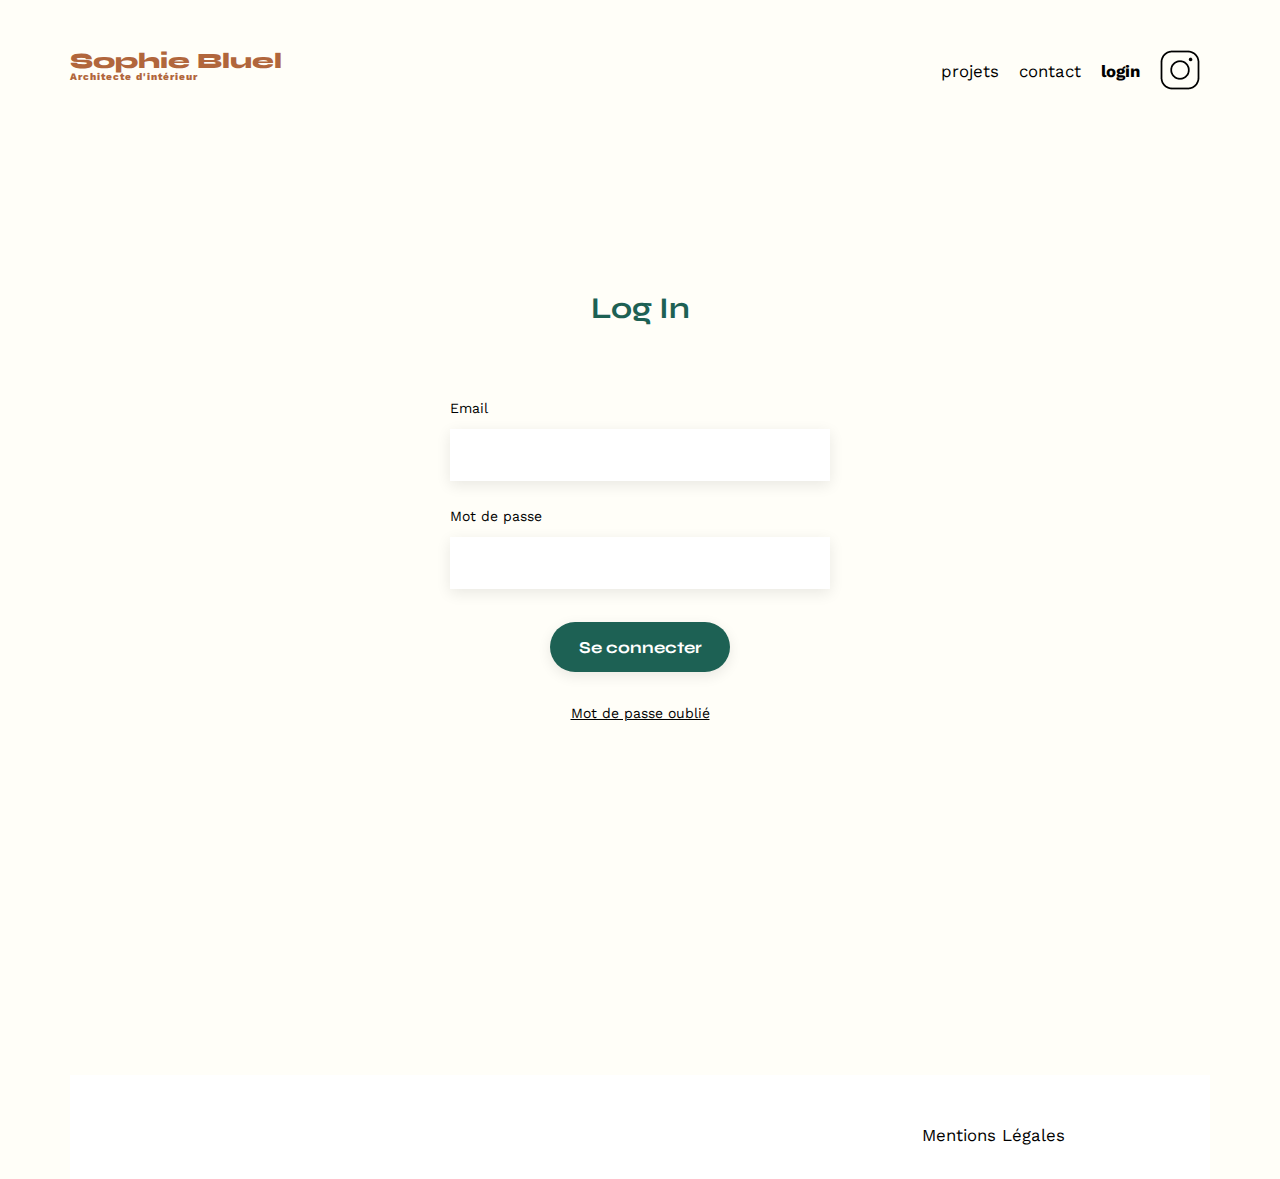
==== pages/login.html @ 48868b37 "Étape 2 : Codez la page de connexion" ====
<!DOCTYPE html>
<html lang="fr">
<head>
	<meta charset="UTF-8">
	<title>Login - Sophie Bluel - Architecte d'intérieur</title>
	<meta name="viewport" content="width=device-width, initial-scale=1.0">
	<link rel="preconnect" href="https://fonts.googleapis.com">
	<link rel="preconnect" href="https://fonts.gstatic.com" crossorigin>
	<link href="https://fonts.googleapis.com/css2?family=Syne:wght@700;800&family=Work+Sans&display=swap" rel="stylesheet">
	<meta name="description" content="">
	<link rel="stylesheet" href="../css/style.css">
</head>
<body>
<header>
	<a href="../index.html">
		<h1>Sophie Bluel <span>Architecte d'intérieur</span></h1>
	</a>
	<nav>
		<ul>
			<li>
				<a href="#portfolio">projets</a></li>
			<li>
				<a href="#contact">contact</a></li>
			<li>
				<a href="login.html" class="active" id="login__label">login</a></li>
			<li><img src="../assets/icons/instagram.png" alt="Instagram"></li>
		</ul>
	</nav>
</header>
<main>
	<section id="contact" class="section-login">
		<h2>Log In</h2>
		<form action="#" method="post" id="login-form__wrapper">
			<label for="email">Email</label>
			<input type="email" name="email" id="loginEmail" required>
			<label for="password">Mot de passe</label>
      <input type="password" id="loginPassword" name="password" required>
			<input type="submit" value="Se connecter">
		</form>
    <a href="#">Mot de passe oublié</a>
	</section>
</main>

<footer>
	<nav>
		<ul>
			<li>
				<a href="#">Mentions Légales</a></li>
		</ul>
	</nav>
</footer>

<!-- Entry point -->
<script src="../scripts/login.js"></script>

</body>
</html>
---- css/style.css ----
@charset "UTF-8";
/*
  ========================================
  $Reset
  ========================================
*/
/* http://meyerweb.com/eric/tools/css/reset/
   v2.0 | 20110126
   License: none (public domain)
*/
html, body, div, span, applet, object, iframe,
h1, h2, h3, h4, h5, h6, p, blockquote, pre,
a, abbr, acronym, address, big, cite, code,
del, dfn, em, img, ins, kbd, q, s, samp,
small, strike, strong, sub, sup, tt, var,
b, u, i, center,
dl, dt, dd, ol, ul, li,
fieldset, form, label, legend,
table, caption, tbody, tfoot, thead, tr, th, td,
article, aside, canvas, details, embed,
figure, figcaption, footer, header, hgroup,
menu, nav, output, ruby, section, summary,
time, mark, audio, video {
  margin: 0;
  padding: 0;
  border: 0;
  font-size: 100%;
  font: inherit;
  vertical-align: baseline;
}

/* HTML5 display-role reset for older browsers */
article, aside, details, figcaption, figure,
footer, header, hgroup, menu, nav, section {
  display: block;
}

body {
  line-height: 1;
}

ol, ul {
  list-style: none;
}

blockquote, q {
  quotes: none;
}

blockquote:before, blockquote:after,
q:before, q:after {
  content: "";
  content: none;
}

table {
  border-collapse: collapse;
  border-spacing: 0;
}

a {
  text-decoration: none;
}

a,
ul li,
input,
button {
  cursor: pointer;
}

/*
  ========================================
  $Base
  ========================================
*/
body {
  max-width: 1140px;
  margin: auto;
  font-family: "Work Sans";
  font-size: 14px;
  background: #FFFEF8;
  scroll-behavior: smooth;
}

header {
  display: flex;
  justify-content: space-between;
  margin: 50px 0;
}

section {
  margin: 50px 0;
}

h1 {
  display: flex;
  flex-direction: column;
  font-family: "Syne";
  font-size: 22px;
  font-weight: 800;
  color: #B1663C;
}

h1 > span {
  font-family: "Work Sans";
  font-size: 10px;
  letter-spacing: 0.1em;
}

h2 {
  font-family: "Syne";
  font-weight: 700;
  font-size: 30px;
  color: #1D6154;
}

a:link,
a:visited {
  color: currentColor;
}

a:hover,
a:focus,
a:active,
li .active {
  font-weight: 700;
}

nav ul {
  display: flex;
  align-items: center;
  list-style-type: none;
}

nav li {
  padding: 0 10px;
  font-size: 1.2em;
}

li a:hover {
  color: #B1663C;
}

input[type=submit]:hover,
input[type=submit]:focus,
.filters button:hover,
.filters button:focus,
.filters .active {
  color: #fff;
  background-color: #0E2F28;
}

#introduction {
  display: flex;
  align-items: center;
}

#introduction figure {
  flex: 1;
}

#introduction img {
  display: block;
  margin: auto;
  width: 80%;
}

#introduction article {
  flex: 1;
}

#introduction h2 {
  margin-bottom: 1em;
}

#introduction p {
  margin-bottom: 0.5em;
}

article p::selection,
figcaption::selection {
  color: #B1663C;
}

/*
  ========================================
  $Template
  ========================================
*/
footer {
  height: 60px;
  background-color: #fff;
  padding: 24px 107px 20px 0;
}

footer nav ul {
  display: flex;
  justify-content: flex-end;
  margin: 2em;
}

/*
  ========================================
  $Icons
  ========================================
*/
/*
  ========================================
  $Portfolio
  ========================================
*/
.portfolio__heading {
  display: flex;
  justify-content: center;
  align-items: center;
  margin-bottom: 51px;
}

#portfolio h2 {
  text-align: center;
}

.gallery {
  width: 100%;
  display: grid;
  grid-template-columns: 1fr 1fr 1fr;
  grid-column-gap: 20px;
  grid-row-gap: 20px;
  margin-top: 51px;
}
.gallery img {
  width: 100%;
}
.gallery figcaption {
  padding-top: 7px;
}

.filters {
  display: flex;
  justify-content: center;
  align-items: center;
  gap: 10px;
}

.filters button {
  font-family: "Syne";
  font-weight: 700;
  font-size: 16px;
  text-align: center;
  color: #1D6154;
  background-color: transparent;
  border-radius: 60px;
  border: 1px solid #1D6154;
  padding: 9px 15px;
  cursor: pointer;
  min-width: 100px;
}

/*
  ========================================
  $Login
  ========================================
*/
#contact {
  width: 50%;
  margin: auto;
}

#contact > * {
  text-align: center;
}

#contact h2 {
  margin-bottom: 20px;
}

#contact form {
  text-align: left;
  margin-top: 30px;
  display: flex;
  flex-direction: column;
}

#contact input {
  height: 50px;
  font-size: 1.2em;
  border: none;
  box-shadow: 0px 4px 14px rgba(0, 0, 0, 0.09);
}

#contact label {
  margin: 2em 0 1em 0;
}

#contact textarea {
  border: none;
  box-shadow: 0px 4px 14px rgba(0, 0, 0, 0.09);
}

input[type=submit] {
  font-family: "Syne";
  font-weight: 700;
  color: white;
  background-color: #1D6154;
  margin: 2em auto;
  width: 180px;
  text-align: center;
  border-radius: 60px;
}

input[type=text],
input[type=email],
textarea {
  font-family: "Work Sans";
}

textarea {
  font-size: 1.2em;
}

/* Login */
.section-login {
  display: flex;
  flex-direction: column;
  justify-content: center;
  max-width: 380px;
  padding: 150px 0px 355px 0px;
}

.section-login a {
  text-decoration: underline;
}

#login-form__wrapper .error {
  border: 2px solid #B1663C;
}

/* Mode édition */
.mode-edition__wrapper {
  display: flex;
  justify-content: center;
  align-items: center;
  background-color: #000;
  color: #fff;
  padding: 25px 0;
  font-size: 1.2em;
}

/* Default is-logged-out */
.visitor-mode {
  display: block;
}

.editor-mode {
  display: none;
}

/*
  ========================================
  $Dropdown
  ========================================
*/
/* $Variables
   ==================================== */

/*# sourceMappingURL=style.css.map */
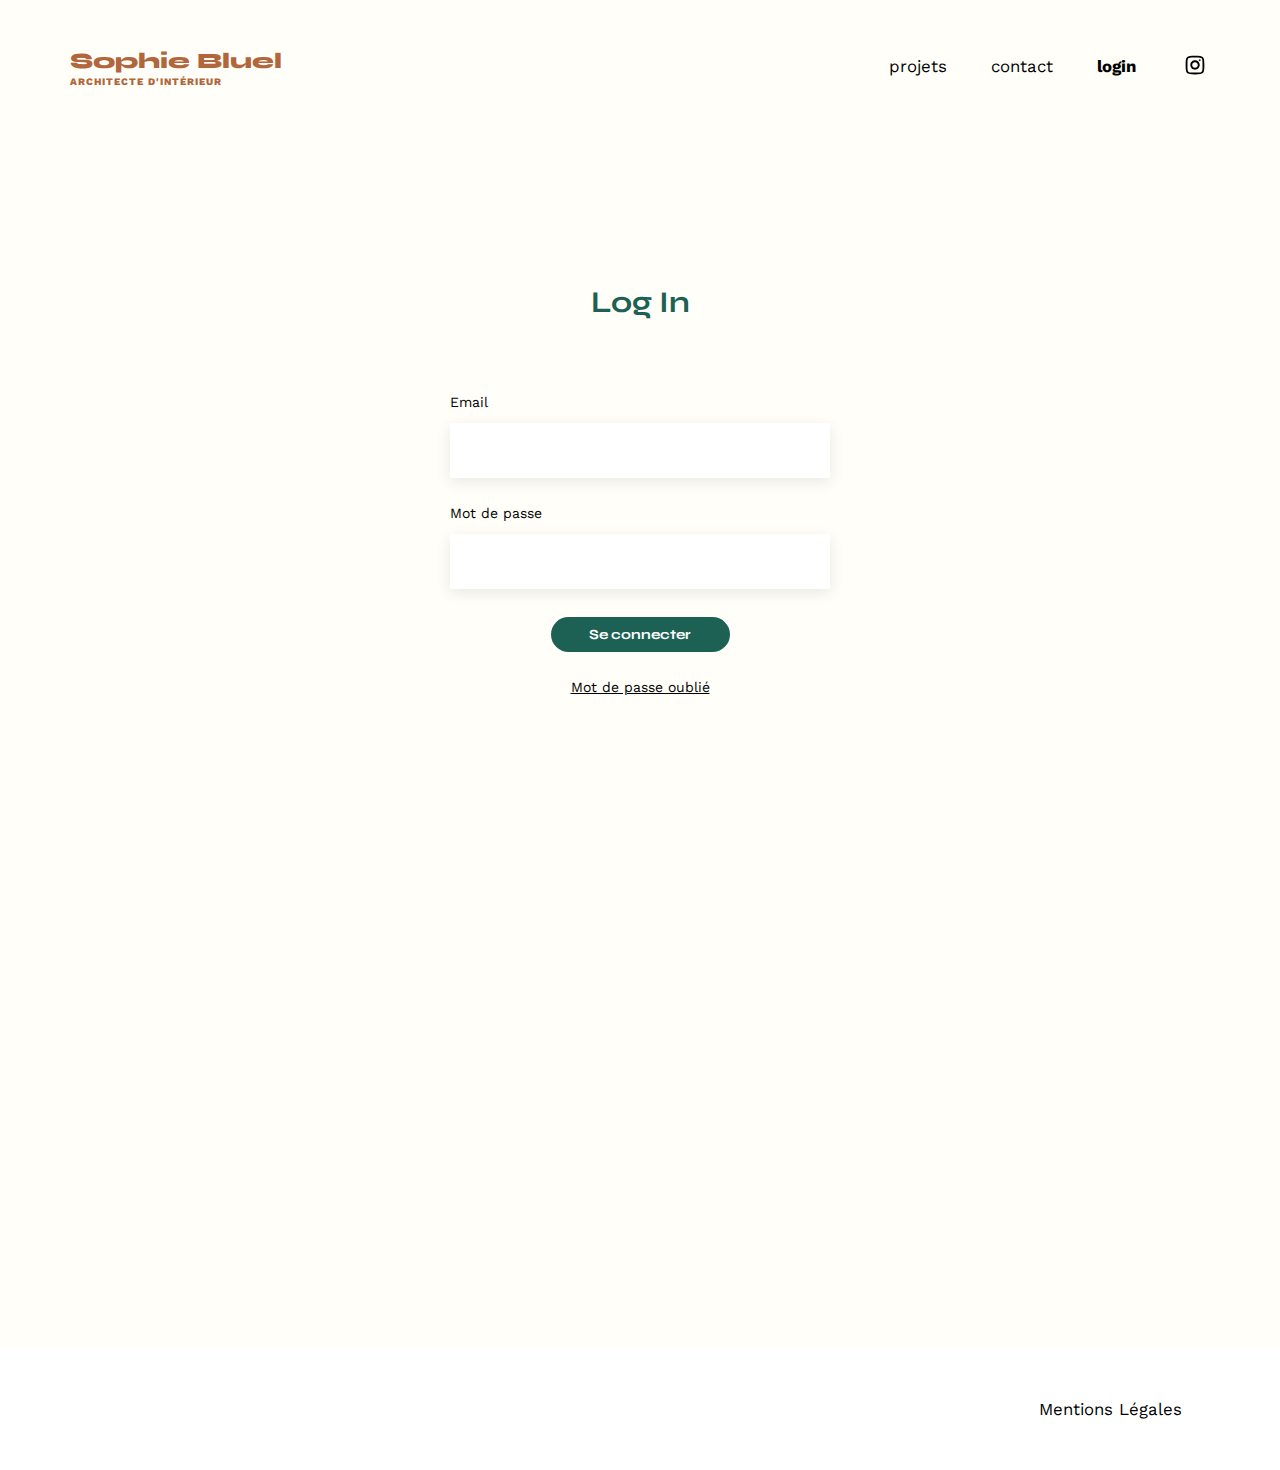
==== commit 86e62daa: "Étape 3.1 : Ajout de la fenêtre modale" ====
--- a/pages/login.html
+++ b/pages/login.html
@@ -11,7 +11,7 @@
 	<link rel="stylesheet" href="../css/style.css">
 </head>
 <body>
-<header>
+<header class="screen-main">
 	<a href="../index.html">
 		<h1>Sophie Bluel <span>Architecte d'intérieur</span></h1>
 	</a>
@@ -23,26 +23,32 @@
 				<a href="#contact">contact</a></li>
 			<li>
 				<a href="login.html" class="active" id="login__label">login</a></li>
-			<li><img src="../assets/icons/instagram.png" alt="Instagram"></li>
+			<li>
+				<a href="#">
+					<svg xmlns="http://www.w3.org/2000/svg" x="0px" y="0px" width="30" height="30" viewBox="0 0 64 64">
+						<path d="M 31.820312 12 C 13.439312 12 12 13.439312 12 31.820312 L 12 32.179688 C 12 50.560688 13.439312 52 31.820312 52 L 32.179688 52 C 50.560688 52 52 50.560688 52 32.179688 L 52 32 C 52 13.452 50.548 12 32 12 L 31.820312 12 z M 28 16 L 36 16 C 47.129 16 48 16.871 48 28 L 48 36 C 48 47.129 47.129 48 36 48 L 28 48 C 16.871 48 16 47.129 16 36 L 16 28 C 16 16.871 16.871 16 28 16 z M 41.994141 20 C 40.889141 20.003 39.997 20.900859 40 22.005859 C 40.003 23.110859 40.900859 24.003 42.005859 24 C 43.110859 23.997 44.003 23.099141 44 21.994141 C 43.997 20.889141 43.099141 19.997 41.994141 20 z M 31.976562 22 C 26.454563 22.013 21.987 26.501437 22 32.023438 C 22.013 37.545437 26.501437 42.013 32.023438 42 C 37.545437 41.987 42.013 37.498562 42 31.976562 C 41.987 26.454563 37.498562 21.987 31.976562 22 z M 31.986328 26 C 35.299328 25.992 37.992 28.673328 38 31.986328 C 38.007 35.299328 35.326672 37.992 32.013672 38 C 28.700672 38.008 26.008 35.327672 26 32.013672 C 25.992 28.700672 28.673328 26.008 31.986328 26 z"></path>
+					</svg>
+				</a>
+			</li>
 		</ul>
 	</nav>
 </header>
 <main>
-	<section id="contact" class="section-login">
+	<section id="login-form" class="section-form section-form--login">
 		<h2>Log In</h2>
 		<form action="#" method="post" id="login-form__wrapper">
 			<label for="email">Email</label>
 			<input type="email" name="email" id="loginEmail" required>
 			<label for="password">Mot de passe</label>
       <input type="password" id="loginPassword" name="password" required>
-			<input type="submit" value="Se connecter">
+			<input type="submit" value="Se connecter" class="cta login__cta">
 		</form>
     <a href="#">Mot de passe oublié</a>
 	</section>
 </main>
 
-<footer>
-	<nav>
+<footer class="footer-login">
+	<nav class="screen-main">
 		<ul>
 			<li>
 				<a href="#">Mentions Légales</a></li>
--- a/css/style.css
+++ b/css/style.css
@@ -1,4 +1,3 @@
-@charset "UTF-8";
 /*
   ========================================
   $Reset
@@ -7,12 +6,13 @@
 /* http://meyerweb.com/eric/tools/css/reset/
    v2.0 | 20110126
    License: none (public domain)
+	 Part of
 */
 html, body, div, span, applet, object, iframe,
 h1, h2, h3, h4, h5, h6, p, blockquote, pre,
 a, abbr, acronym, address, big, cite, code,
 del, dfn, em, img, ins, kbd, q, s, samp,
-small, strike, strong, sub, sup, tt, var,
+small, strike, sub, sup, tt, var,
 b, u, i, center,
 dl, dt, dd, ol, ul, li,
 fieldset, form, label, legend,
@@ -39,23 +39,13 @@
   line-height: 1;
 }
 
+img {
+  vertical-align: middle;
+  max-width: 100%;
+}
+
 ol, ul {
   list-style: none;
-}
-
-blockquote, q {
-  quotes: none;
-}
-
-blockquote:before, blockquote:after,
-q:before, q:after {
-  content: "";
-  content: none;
-}
-
-table {
-  border-collapse: collapse;
-  border-spacing: 0;
 }
 
 a {
@@ -75,22 +65,11 @@
   ========================================
 */
 body {
-  max-width: 1140px;
-  margin: auto;
+  margin: 0 auto;
   font-family: "Work Sans";
   font-size: 14px;
   background: #FFFEF8;
   scroll-behavior: smooth;
-}
-
-header {
-  display: flex;
-  justify-content: space-between;
-  margin: 50px 0;
-}
-
-section {
-  margin: 50px 0;
 }
 
 h1 {
@@ -101,16 +80,16 @@
   font-weight: 800;
   color: #B1663C;
 }
-
 h1 > span {
   font-family: "Work Sans";
   font-size: 10px;
+  padding-top: 5px;
   letter-spacing: 0.1em;
+  text-transform: uppercase;
 }
 
 h2 {
   font-family: "Syne";
-  font-weight: 700;
   font-size: 30px;
   color: #1D6154;
 }
@@ -123,57 +102,70 @@
 a:hover,
 a:focus,
 a:active,
-li .active {
+li .active,
+h2 {
   font-weight: 700;
 }
 
+/*
+  ========================================
+  $Template
+  ========================================
+*/
+.modal-delete__icon, .modal-delete__nav, .modal-add__border, .section-form--login, .banner-editor-mode, .portfolio__heading, .button-modify, .filters {
+  display: flex;
+  justify-content: center;
+}
+
+.photo-upload, #introduction, nav ul {
+  display: flex;
+  align-items: center;
+}
+
+.screen-main {
+  max-width: 1140px;
+  margin: 0 auto;
+}
+
+.screen-inner {
+  max-width: 1040px;
+  margin: 50px auto;
+}
+
+header {
+  display: flex;
+  justify-content: space-between;
+  padding: 50px 40px;
+}
+
 nav ul {
-  display: flex;
-  align-items: center;
   list-style-type: none;
 }
-
 nav li {
-  padding: 0 10px;
+  padding-left: 44px;
   font-size: 1.2em;
 }
-
-li a:hover {
+nav li a:hover {
   color: #B1663C;
 }
 
-input[type=submit]:hover,
-input[type=submit]:focus,
-.filters button:hover,
-.filters button:focus,
-.filters .active {
-  color: #fff;
-  background-color: #0E2F28;
-}
-
 #introduction {
-  display: flex;
-  align-items: center;
-}
-
+  gap: 72px;
+  padding-bottom: 90px;
+}
 #introduction figure {
   flex: 1;
 }
-
 #introduction img {
   display: block;
   margin: auto;
-  width: 80%;
-}
-
+}
 #introduction article {
   flex: 1;
 }
-
 #introduction h2 {
   margin-bottom: 1em;
 }
-
 #introduction p {
   margin-bottom: 0.5em;
 }
@@ -183,23 +175,20 @@
   color: #B1663C;
 }
 
-/*
-  ========================================
-  $Template
-  ========================================
-*/
 footer {
-  height: 60px;
   background-color: #fff;
-  padding: 24px 107px 20px 0;
-}
-
+  padding: 24px 0;
+}
 footer nav ul {
   display: flex;
   justify-content: flex-end;
   margin: 2em;
 }
 
+.footer-login {
+  margin-top: 300px;
+}
+
 /*
   ========================================
   $Icons
@@ -211,9 +200,8 @@
   ========================================
 */
 .portfolio__heading {
-  display: flex;
-  justify-content: center;
-  align-items: center;
+  align-items: center;
+  gap: 31px;
   margin-bottom: 51px;
 }
 
@@ -221,13 +209,22 @@
   text-align: center;
 }
 
+.button-modify {
+  align-items: baseline;
+  gap: 5px;
+  cursor: pointer;
+}
+.button-modify:hover {
+  color: #B1663C;
+  font-weight: 700;
+}
+
 .gallery {
-  width: 100%;
   display: grid;
   grid-template-columns: 1fr 1fr 1fr;
   grid-column-gap: 20px;
   grid-row-gap: 20px;
-  margin-top: 51px;
+  padding-top: 41px;
 }
 .gallery img {
   width: 100%;
@@ -237,98 +234,119 @@
 }
 
 .filters {
-  display: flex;
-  justify-content: center;
   align-items: center;
   gap: 10px;
-}
-
-.filters button {
-  font-family: "Syne";
-  font-weight: 700;
-  font-size: 16px;
+  margin-bottom: 10px;
+}
+
+/*
+  ========================================
+  $Login
+  ========================================
+*/
+input[type=text],
+input[type=email],
+input[type=password],
+textarea,
+select {
+  font-family: "Work Sans";
+  font-size: 14px;
+  box-shadow: 0px 4px 14px rgba(0, 0, 0, 0.09);
+  border: none;
+  padding: 5px;
+  color: #444;
+}
+
+input[type=text],
+input[type=email],
+input[type=password],
+select {
+  height: 45px;
+}
+
+.section-form {
+  max-width: 380px;
+  margin: auto;
+}
+.section-form > * {
   text-align: center;
-  color: #1D6154;
-  background-color: transparent;
-  border-radius: 60px;
-  border: 1px solid #1D6154;
-  padding: 9px 15px;
-  cursor: pointer;
-  min-width: 100px;
-}
-
-/*
-  ========================================
-  $Login
-  ========================================
-*/
-#contact {
-  width: 50%;
-  margin: auto;
-}
-
-#contact > * {
-  text-align: center;
-}
-
-#contact h2 {
+}
+.section-form h2 {
   margin-bottom: 20px;
 }
-
-#contact form {
+.section-form form {
   text-align: left;
   margin-top: 30px;
   display: flex;
   flex-direction: column;
 }
-
-#contact input {
-  height: 50px;
-  font-size: 1.2em;
+.section-form label {
+  margin: 2em 0 1em 0;
+}
+
+.section-form--contact {
+  padding: 57px 0 45px 0;
+}
+
+.cta {
+  font-family: "Syne";
+  font-size: 14px;
+  font-weight: 700;
+  text-align: center;
+  margin: 2em auto;
+  padding: 9px 15px;
+  border-radius: 60px;
   border: none;
-  box-shadow: 0px 4px 14px rgba(0, 0, 0, 0.09);
-}
-
-#contact label {
-  margin: 2em 0 1em 0;
-}
-
-#contact textarea {
-  border: none;
-  box-shadow: 0px 4px 14px rgba(0, 0, 0, 0.09);
-}
-
-input[type=submit] {
-  font-family: "Syne";
-  font-weight: 700;
-  color: white;
+  min-width: 100px;
+  color: #fff;
   background-color: #1D6154;
-  margin: 2em auto;
-  width: 180px;
-  text-align: center;
-  border-radius: 60px;
-}
-
-input[type=text],
-input[type=email],
-textarea {
-  font-family: "Work Sans";
-}
-
-textarea {
-  font-size: 1.2em;
+}
+.cta:hover, .cta:focus {
+  background-color: #0E2F28;
+}
+
+.filters__cta {
+  font-size: 16px;
+  margin: 0;
+  color: #1D6154;
+  border: 1px solid #1D6154;
+  background-color: transparent;
+}
+.filters__cta:hover {
+  color: #fff;
+}
+
+.filters .active {
+  color: #fff;
+  background-color: #1D6154;
+}
+.filters .active:hover {
+  background-color: #0E2F28;
+}
+
+.contact__cta {
+  width: 179px;
+}
+
+.login__cta {
+  width: 179px;
+}
+
+.modal__cta {
+  width: 237px;
+  margin: 0;
+}
+.modal__cta:disabled {
+  width: 237px;
+  background-color: #A7A7A7;
 }
 
 /* Login */
-.section-login {
-  display: flex;
+.section-form--login {
   flex-direction: column;
-  justify-content: center;
-  max-width: 380px;
   padding: 150px 0px 355px 0px;
 }
-
-.section-login a {
+.section-form--login a {
   text-decoration: underline;
 }
 
@@ -336,15 +354,16 @@
   border: 2px solid #B1663C;
 }
 
-/* Mode édition */
-.mode-edition__wrapper {
-  display: flex;
-  justify-content: center;
+/* Banner editor mode */
+.banner-editor-mode {
   align-items: center;
   background-color: #000;
   color: #fff;
-  padding: 25px 0;
+  padding: 21px 0;
   font-size: 1.2em;
+}
+.banner-editor-mode p {
+  padding-left: 10px;
 }
 
 /* Default is-logged-out */
@@ -358,10 +377,141 @@
 
 /*
   ========================================
-  $Dropdown
-  ========================================
-*/
-/* $Variables
-   ==================================== */
+  $Modal
+  ========================================
+*/
+.modal__page--1 {
+  display: block;
+}
+
+.modal__nav--back,
+.modal__page--2 {
+  display: none;
+}
+
+.modal {
+  width: 647px;
+  height: 685px;
+  overflow: hidden;
+  border-radius: 10px;
+  border: 0;
+  box-shadow: 0 0 1em rgba(0, 0, 0, 0.3);
+  padding: 0;
+}
+.modal::backdrop {
+  background-color: rgba(0, 0, 0, 0.3);
+}
+.modal__nav--back, .modal__nav--close {
+  position: absolute;
+  padding: 5px;
+  cursor: pointer;
+}
+.modal__nav--back {
+  top: 22px;
+  left: 25px;
+}
+.modal__nav--close {
+  top: 27px;
+  right: 31px;
+}
+.modal__heading {
+  padding-top: 60px;
+  font-family: "Work Sans";
+  font-size: 26px;
+  text-align: center;
+}
+.modal__wrapper {
+  padding: 40px 105px;
+}
+
+.modal-delete__gallery {
+  display: grid;
+  grid-template-columns: repeat(5, 1fr);
+  grid-column-gap: 9px;
+  grid-row-gap: 28px;
+}
+.modal-delete figure {
+  position: relative;
+}
+.modal-delete__image {
+  width: 100%;
+}
+.modal-delete__icon {
+  cursor: pointer;
+  position: absolute;
+  align-items: center;
+  top: 6px;
+  right: 5px;
+  width: 17px;
+  height: 17px;
+  background-color: #000;
+  z-index: 2;
+  border-radius: 3px;
+}
+.modal-delete__trash {
+  padding: 5px;
+  width: 9px;
+  height: 11px;
+}
+.modal-delete__nav {
+  align-items: center;
+  margin-top: 67px;
+  padding-top: 38px;
+  border-top: 2px solid #b3b3b3;
+}
+.modal-delete__cta {
+  margin: 0;
+}
+
+.modal-add__form {
+  text-align: left;
+  display: flex;
+  flex-direction: column;
+  width: 420px;
+}
+.modal-add__border {
+  align-items: center;
+  margin-top: 47px;
+  padding-top: 32px;
+  border-top: 2px solid #b3b3b3;
+}
+
+.photo-upload {
+  flex-direction: column;
+  gap: 7px;
+  background-color: #E8F1F6;
+  padding: 22px 0 19px 0;
+}
+.photo-upload__label {
+  display: inline-block;
+  background-color: #CBD6DC;
+  color: #306685;
+  margin-top: 6px;
+  padding: 10px 33px;
+  border-radius: 50px;
+  cursor: pointer;
+}
+.photo-upload__input {
+  position: absolute;
+  margin: -1px;
+  border: 0;
+  padding: 0;
+  width: 1px;
+  height: 1px;
+  overflow: hidden;
+  clip-path: circle(0);
+}
+.photo-upload p {
+  font-size: 10px;
+  color: #444444;
+}
+
+.photo-title__label {
+  padding: 30px 0 10px;
+}
+
+.photo-category__label {
+  padding: 21px 0 10px;
+}
 
 /*# sourceMappingURL=style.css.map */
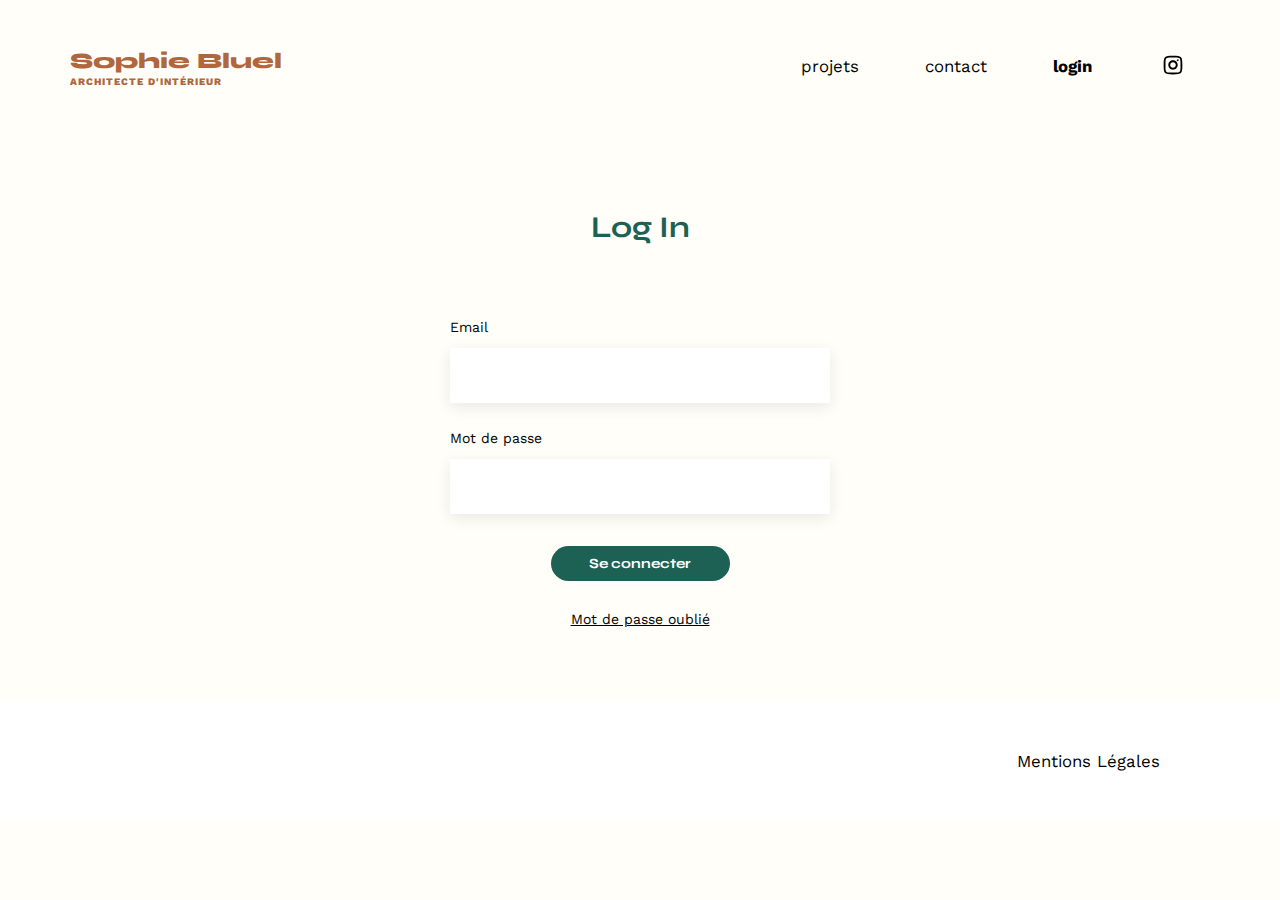
==== commit ad3953b8: "Étape 4 : Vérifiez l'ensemble du projet et s'assurer du traitement des erreurs dans les formulaires" ====
--- a/pages/login.html
+++ b/pages/login.html
@@ -18,11 +18,11 @@
 	<nav>
 		<ul>
 			<li>
-				<a href="#portfolio">projets</a></li>
+				<a href="../index.html#portfolio">projets</a></li>
 			<li>
-				<a href="#contact">contact</a></li>
+				<a href="../index.html#contact-form">contact</a></li>
 			<li>
-				<a href="login.html" class="active" id="login__label">login</a></li>
+				<a href="#" class="active" id="login__label">login</a></li>
 			<li>
 				<a href="#">
 					<svg xmlns="http://www.w3.org/2000/svg" x="0px" y="0px" width="30" height="30" viewBox="0 0 64 64">
@@ -36,10 +36,10 @@
 <main>
 	<section id="login-form" class="section-form section-form--login">
 		<h2>Log In</h2>
-		<form action="#" method="post" id="login-form__wrapper">
-			<label for="email">Email</label>
-			<input type="email" name="email" id="loginEmail" required>
-			<label for="password">Mot de passe</label>
+		<form action="#" method="post" id="login-form__wrapper" autocomplete="on">
+			<label for="loginEmail">Email</label>
+			<input type="email" name="email" id="loginEmail" required autocomplete="email">
+			<label for="loginPassword">Mot de passe</label>
       <input type="password" id="loginPassword" name="password" required>
 			<input type="submit" value="Se connecter" class="cta login__cta">
 		</form>
@@ -57,7 +57,7 @@
 </footer>
 
 <!-- Entry point -->
-<script src="../scripts/login.js"></script>
+<script src="../scripts/components/login.js"></script>
 
 </body>
 </html>
--- a/css/style.css
+++ b/css/style.css
@@ -29,7 +29,6 @@
   vertical-align: baseline;
 }
 
-/* HTML5 display-role reset for older browsers */
 article, aside, details, figcaption, figure,
 footer, header, hgroup, menu, nav, section {
   display: block;
@@ -42,6 +41,7 @@
 img {
   vertical-align: middle;
   max-width: 100%;
+  object-fit: cover;
 }
 
 ol, ul {
@@ -134,24 +134,41 @@
 
 header {
   display: flex;
-  justify-content: space-between;
+  flex-direction: column;
   padding: 50px 40px;
+}
+@media screen and (width >= 768px) {
+  header {
+    flex-direction: row;
+    justify-content: space-between;
+  }
 }
 
 nav ul {
   list-style-type: none;
 }
 nav li {
-  padding-left: 44px;
   font-size: 1.2em;
+  padding-right: 22px;
+}
+@media screen and (width >= 768px) {
+  nav li {
+    padding-left: 44px;
+  }
 }
 nav li a:hover {
   color: #B1663C;
 }
 
 #introduction {
+  flex-direction: column;
   gap: 72px;
   padding-bottom: 90px;
+}
+@media screen and (width >= 768px) {
+  #introduction {
+    flex-direction: row;
+  }
 }
 #introduction figure {
   flex: 1;
@@ -162,6 +179,12 @@
 }
 #introduction article {
   flex: 1;
+  padding: 0 20px;
+}
+@media screen and (width >= 768px) {
+  #introduction article {
+    padding: 0;
+  }
 }
 #introduction h2 {
   margin-bottom: 1em;
@@ -184,16 +207,10 @@
   justify-content: flex-end;
   margin: 2em;
 }
-
-.footer-login {
+footer-login {
   margin-top: 300px;
 }
 
-/*
-  ========================================
-  $Icons
-  ========================================
-*/
 /*
   ========================================
   $Portfolio
@@ -221,10 +238,19 @@
 
 .gallery {
   display: grid;
-  grid-template-columns: 1fr 1fr 1fr;
-  grid-column-gap: 20px;
-  grid-row-gap: 20px;
+  grid-template-columns: 1fr;
+  grid-gap: 20px;
   padding-top: 41px;
+}
+@media screen and (width >= 768px) {
+  .gallery {
+    grid-template-columns: 1fr 1fr;
+  }
+}
+@media screen and (width > 1024px) {
+  .gallery {
+    grid-template-columns: 1fr 1fr 1fr;
+  }
 }
 .gallery img {
   width: 100%;
@@ -235,6 +261,7 @@
 
 .filters {
   align-items: center;
+  flex-wrap: wrap;
   gap: 10px;
   margin-bottom: 10px;
 }
@@ -272,20 +299,37 @@
   text-align: center;
 }
 .section-form h2 {
-  margin-bottom: 20px;
+  margin-bottom: 10px;
+}
+@media screen and (width >= 768px) {
+  .section-form h2 {
+    margin-bottom: 20px;
+  }
 }
 .section-form form {
   text-align: left;
-  margin-top: 30px;
-  display: flex;
-  flex-direction: column;
+  margin-top: 10px;
+  display: flex;
+  flex-direction: column;
+  padding: 0 20px;
+}
+@media screen and (width >= 768px) {
+  .section-form form {
+    padding: 0;
+    margin-top: 30px;
+  }
 }
 .section-form label {
-  margin: 2em 0 1em 0;
+  margin: 2em 0 1em;
 }
 
 .section-form--contact {
-  padding: 57px 0 45px 0;
+  padding: 40px 20px;
+}
+@media screen and (width >= 768px) {
+  .section-form--contact {
+    padding: 57px 0 45px;
+  }
 }
 
 .cta {
@@ -293,7 +337,7 @@
   font-size: 14px;
   font-weight: 700;
   text-align: center;
-  margin: 2em auto;
+  margin: 2rem auto 1rem;
   padding: 9px 15px;
   border-radius: 60px;
   border: none;
@@ -301,8 +345,11 @@
   color: #fff;
   background-color: #1D6154;
 }
-.cta:hover, .cta:focus {
+.cta:hover {
   background-color: #0E2F28;
+}
+.cta:focus-visible {
+  outline: none;
 }
 
 .filters__cta {
@@ -339,22 +386,27 @@
 .modal__cta:disabled {
   width: 237px;
   background-color: #A7A7A7;
-}
-
-/* Login */
+  cursor: default;
+}
+
 .section-form--login {
   flex-direction: column;
-  padding: 150px 0px 355px 0px;
+  padding: 50px 0;
+}
+@media screen and (width >= 768px) {
+  .section-form--login {
+    padding: 75px 0;
+  }
 }
 .section-form--login a {
   text-decoration: underline;
+  padding-top: 15px;
 }
 
 #login-form__wrapper .error {
   border: 2px solid #B1663C;
 }
 
-/* Banner editor mode */
 .banner-editor-mode {
   align-items: center;
   background-color: #000;
@@ -366,13 +418,22 @@
   padding-left: 10px;
 }
 
-/* Default is-logged-out */
 .visitor-mode {
   display: block;
 }
 
 .editor-mode {
   display: none;
+}
+
+.message--ok {
+  padding-top: 21px;
+  color: #1D6154;
+}
+
+.message--error {
+  padding-top: 21px;
+  color: #B1663C;
 }
 
 /*
@@ -389,10 +450,13 @@
   display: none;
 }
 
+html:has(dialog[open]) {
+  overflow: hidden;
+}
+
 .modal {
   width: 647px;
   height: 685px;
-  overflow: hidden;
   border-radius: 10px;
   border: 0;
   box-shadow: 0 0 1em rgba(0, 0, 0, 0.3);
@@ -421,14 +485,29 @@
   text-align: center;
 }
 .modal__wrapper {
-  padding: 40px 105px;
+  padding: 20px 50px;
+}
+@media screen and (width >= 768px) {
+  .modal__wrapper {
+    padding: 40px 105px;
+  }
 }
 
 .modal-delete__gallery {
   display: grid;
-  grid-template-columns: repeat(5, 1fr);
+  grid-template-columns: repeat(3, 1fr);
   grid-column-gap: 9px;
   grid-row-gap: 28px;
+}
+@media screen and (width >= 768px) {
+  .modal-delete__gallery {
+    grid-template-columns: repeat(4, 1fr);
+  }
+}
+@media screen and (width > 1024px) {
+  .modal-delete__gallery {
+    grid-template-columns: repeat(5, 1fr);
+  }
 }
 .modal-delete figure {
   position: relative;
@@ -455,7 +534,7 @@
 }
 .modal-delete__nav {
   align-items: center;
-  margin-top: 67px;
+  margin-top: 47px;
   padding-top: 38px;
   border-top: 2px solid #b3b3b3;
 }
@@ -467,7 +546,11 @@
   text-align: left;
   display: flex;
   flex-direction: column;
-  width: 420px;
+}
+@media screen and (width >= 768px) {
+  .modal-add__form {
+    width: 420px;
+  }
 }
 .modal-add__border {
   align-items: center;
@@ -478,18 +561,11 @@
 
 .photo-upload {
   flex-direction: column;
-  gap: 7px;
+  position: relative;
   background-color: #E8F1F6;
-  padding: 22px 0 19px 0;
-}
-.photo-upload__label {
-  display: inline-block;
-  background-color: #CBD6DC;
-  color: #306685;
-  margin-top: 6px;
-  padding: 10px 33px;
-  border-radius: 50px;
-  cursor: pointer;
+}
+.photo-upload__placeholder {
+  padding: 22px 0 13px;
 }
 .photo-upload__input {
   position: absolute;
@@ -501,17 +577,35 @@
   overflow: hidden;
   clip-path: circle(0);
 }
-.photo-upload p {
+.photo-upload__details {
   font-size: 10px;
   color: #444444;
-}
-
-.photo-title__label {
+  padding: 7px 0 19px;
+}
+
+.photo__title {
   padding: 30px 0 10px;
 }
-
-.photo-category__label {
+.photo__category {
   padding: 21px 0 10px;
 }
+.photo-label {
+  display: flex;
+  flex-direction: column;
+  justify-content: center;
+  align-items: center;
+  cursor: pointer;
+}
+.photo-label__button {
+  background-color: #CBD6DC;
+  color: #306685;
+  padding: 10px 33px;
+  border-radius: 50px;
+  border: none;
+}
+.photo-label--uploaded {
+  max-height: 166px;
+  object-fit: contain;
+}
 
 /*# sourceMappingURL=style.css.map */
